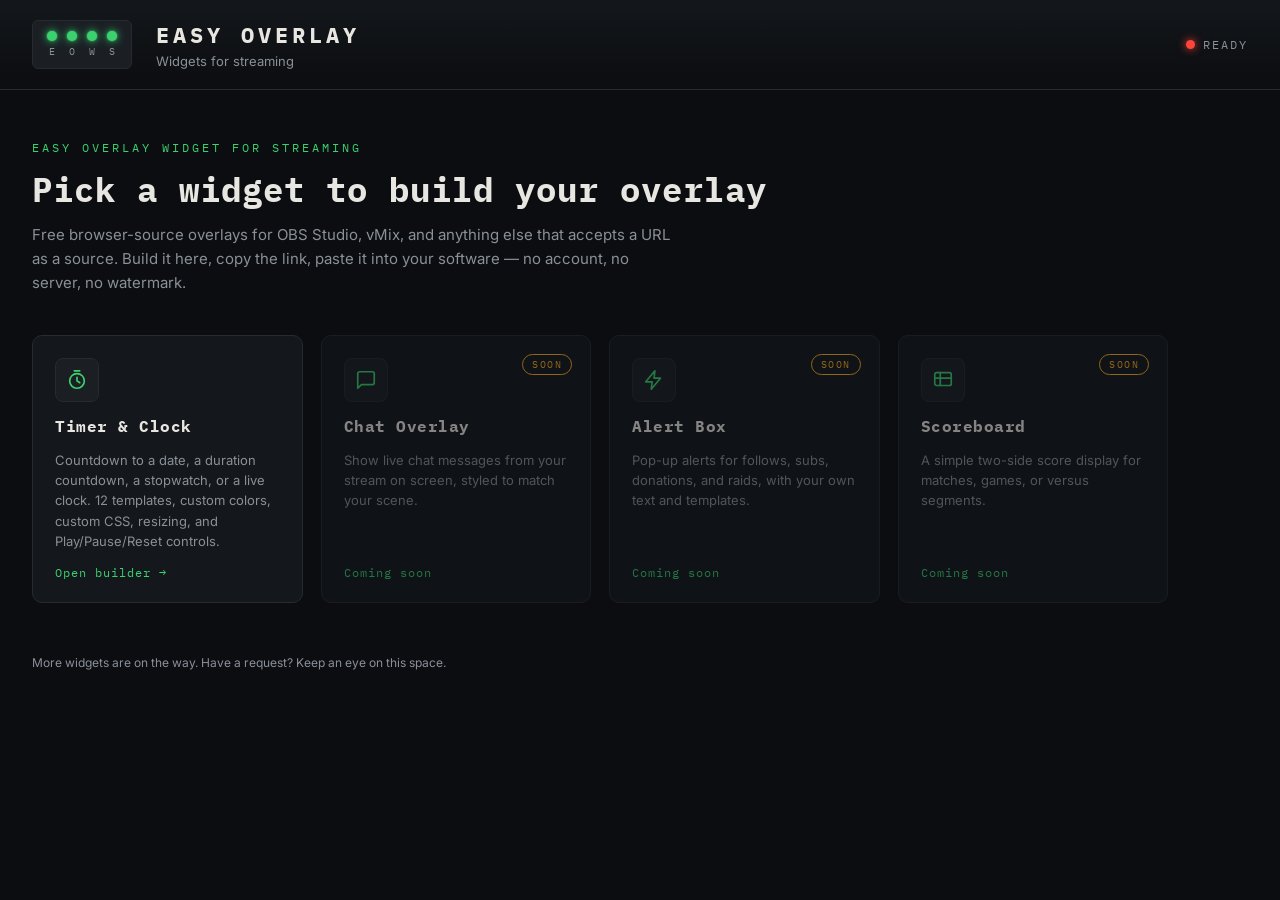
==== index.html @ 82c461ae "Updating Dashboard n Resizeable Timer" ====
<!DOCTYPE html>
<html lang="en">
<head>
<meta charset="UTF-8">
<title>Easy Overlay — Widgets for Streaming</title>
<meta name="viewport" content="width=device-width, initial-scale=1.0">
<link rel="preconnect" href="https://fonts.googleapis.com">
<link href="https://fonts.googleapis.com/css2?family=IBM+Plex+Mono:wght@400;500;600;700&family=Inter:wght@400;500;600;700&display=swap" rel="stylesheet">
<link rel="stylesheet" href="css/console.css">
</head>
<body>

<header class="masthead">
  <div class="masthead-left">
    <div class="tally-strip">
      <div class="tally-lamp on"><span class="dot"></span><span class="lamp-label">E</span></div>
      <div class="tally-lamp on"><span class="dot"></span><span class="lamp-label">O</span></div>
      <div class="tally-lamp on"><span class="dot"></span><span class="lamp-label">W</span></div>
      <div class="tally-lamp on"><span class="dot"></span><span class="lamp-label">S</span></div>
    </div>
    <div class="masthead-title">
      <h1>EASY OVERLAY</h1>
      <p>Widgets for streaming</p>
    </div>
  </div>
  <div class="rec-indicator"><span class="rec-dot"></span> READY</div>
</header>

<section class="dashboard-hero">
  <p class="kicker">Easy Overlay Widget for Streaming</p>
  <h1>Pick a widget to build your overlay</h1>
  <p>
    Free browser-source overlays for OBS Studio, vMix, and anything else that
    accepts a URL as a source. Build it here, copy the link, paste it into
    your software — no account, no server, no watermark.
  </p>
</section>

<div class="widget-grid">

  <a class="widget-card" href="timerstream.html">
    <div class="widget-icon">
      <svg viewBox="0 0 24 24" fill="none" stroke="currentColor" stroke-width="1.8" stroke-linecap="round" stroke-linejoin="round">
        <circle cx="12" cy="13" r="8"></circle>
        <path d="M12 9v4l3 2"></path>
        <path d="M9 2h6"></path>
      </svg>
    </div>
    <h2>Timer &amp; Clock</h2>
    <p>Countdown to a date, a duration countdown, a stopwatch, or a live clock. 12 templates, custom colors, custom CSS, resizing, and Play/Pause/Reset controls.</p>
    <span class="widget-cta">Open builder &rarr;</span>
  </a>

  <div class="widget-card disabled">
    <span class="badge-soon">SOON</span>
    <div class="widget-icon">
      <svg viewBox="0 0 24 24" fill="none" stroke="currentColor" stroke-width="1.8" stroke-linecap="round" stroke-linejoin="round">
        <path d="M21 15a2 2 0 0 1-2 2H7l-4 4V5a2 2 0 0 1 2-2h14a2 2 0 0 1 2 2z"></path>
      </svg>
    </div>
    <h2>Chat Overlay</h2>
    <p>Show live chat messages from your stream on screen, styled to match your scene.</p>
    <span class="widget-cta">Coming soon</span>
  </div>

  <div class="widget-card disabled">
    <span class="badge-soon">SOON</span>
    <div class="widget-icon">
      <svg viewBox="0 0 24 24" fill="none" stroke="currentColor" stroke-width="1.8" stroke-linecap="round" stroke-linejoin="round">
        <path d="M13 2 3 14h7l-1 8 10-12h-7z"></path>
      </svg>
    </div>
    <h2>Alert Box</h2>
    <p>Pop-up alerts for follows, subs, donations, and raids, with your own text and templates.</p>
    <span class="widget-cta">Coming soon</span>
  </div>

  <div class="widget-card disabled">
    <span class="badge-soon">SOON</span>
    <div class="widget-icon">
      <svg viewBox="0 0 24 24" fill="none" stroke="currentColor" stroke-width="1.8" stroke-linecap="round" stroke-linejoin="round">
        <rect x="3" y="4" width="18" height="14" rx="2"></rect>
        <path d="M3 10h18"></path>
        <path d="M9 4v14"></path>
      </svg>
    </div>
    <h2>Scoreboard</h2>
    <p>A simple two-side score display for matches, games, or versus segments.</p>
    <span class="widget-cta">Coming soon</span>
  </div>

</div>

<p class="dashboard-footer">
  More widgets are on the way. Have a request? Keep an eye on this space.
</p>

</body>
</html>
---- css/console.css ----
/* ==========================================================================
   TIMECODE — control-room console theme
   Palette:
     --bg           #0B0D10  near-black chassis
     --panel        #14171B  panel surface
     --panel-raised #1B1F24  raised control strip
     --border       #262B31  hairline / bezel
     --text         #E8E6E1  primary readout text
     --text-dim     #8A9098  secondary / caption text
     --green        #3BD16F  tally "good" / armed
     --red          #FF4438  tally "live/rec"
     --amber        #FFB020  tally "cue / warning"
   Type: IBM Plex Mono for readouts & labels (technical), Inter for body copy.
   ========================================================================== */

:root {
  --bg: #0B0D10;
  --panel: #14171B;
  --panel-raised: #1B1F24;
  --border: #262B31;
  --text: #E8E6E1;
  --text-dim: #8A9098;
  --green: #3BD16F;
  --red: #FF4438;
  --amber: #FFB020;
}

* { box-sizing: border-box; }

html, body {
  margin: 0;
  padding: 0;
  background: var(--bg);
  color: var(--text);
  font-family: 'Inter', -apple-system, sans-serif;
}

/* ---------- breadcrumb ---------- */

.breadcrumb {
  padding: 14px 32px 0;
}

.breadcrumb a {
  font-family: 'IBM Plex Mono', monospace;
  font-size: 12px;
  letter-spacing: .5px;
  color: var(--text-dim);
  text-decoration: none;
}

.breadcrumb a:hover { color: var(--green); }

/* ---------- masthead ---------- */

.masthead {
  display: flex;
  align-items: center;
  justify-content: space-between;
  gap: 24px;
  padding: 20px 32px;
  border-bottom: 1px solid var(--border);
  background: linear-gradient(180deg, var(--panel), var(--bg));
}

.masthead-left {
  display: flex;
  align-items: center;
  gap: 24px;
}

.tally-strip {
  display: flex;
  gap: 10px;
  padding: 10px 14px;
  background: var(--panel-raised);
  border: 1px solid var(--border);
  border-radius: 6px;
}

.tally-lamp {
  display: flex;
  flex-direction: column;
  align-items: center;
  gap: 4px;
}

.tally-lamp .dot {
  width: 10px;
  height: 10px;
  border-radius: 50%;
  background: #3A3F45;
  box-shadow: inset 0 0 2px rgba(0,0,0,.6);
  transition: background .15s ease, box-shadow .15s ease;
}

.tally-lamp.on .dot {
  background: var(--green);
  box-shadow: 0 0 8px var(--green), 0 0 2px var(--green);
}

.lamp-label {
  font-family: 'IBM Plex Mono', monospace;
  font-size: 10px;
  color: var(--text-dim);
  letter-spacing: 1px;
}

.masthead-title h1 {
  font-family: 'IBM Plex Mono', monospace;
  font-size: 22px;
  font-weight: 700;
  letter-spacing: 4px;
  margin: 0;
  color: var(--text);
}

.masthead-title p {
  margin: 4px 0 0;
  font-size: 13px;
  color: var(--text-dim);
}

.rec-indicator {
  display: flex;
  align-items: center;
  gap: 8px;
  font-family: 'IBM Plex Mono', monospace;
  font-size: 12px;
  letter-spacing: 2px;
  color: var(--text-dim);
  white-space: nowrap;
}

.rec-dot {
  width: 9px;
  height: 9px;
  border-radius: 50%;
  background: var(--red);
  box-shadow: 0 0 8px var(--red);
  animation: pulse 1.6s ease-in-out infinite;
}

@keyframes pulse {
  0%, 100% { opacity: 1; }
  50% { opacity: .35; }
}

/* ---------- layout ---------- */

.console {
  display: grid;
  grid-template-columns: minmax(360px, 480px) 1fr;
  gap: 20px;
  padding: 24px 32px 60px;
  align-items: start;
}

@media (max-width: 980px) {
  .console { grid-template-columns: 1fr; }
}

.panel {
  display: flex;
  flex-direction: column;
  gap: 20px;
}

.output {
  position: sticky;
  top: 24px;
}

.strip {
  background: var(--panel);
  border: 1px solid var(--border);
  border-radius: 8px;
  padding: 18px 20px;
}

.strip-title {
  font-family: 'IBM Plex Mono', monospace;
  font-size: 13px;
  letter-spacing: 2px;
  text-transform: uppercase;
  color: var(--text-dim);
  margin: 0 0 14px;
  padding-bottom: 10px;
  border-bottom: 1px solid var(--border);
}

.strip-title .optional {
  color: var(--amber);
  font-size: 10px;
  letter-spacing: 1px;
  margin-left: 8px;
  text-transform: none;
}

.strip-hint {
  font-size: 12px;
  color: var(--text-dim);
  margin: -6px 0 14px;
  line-height: 1.5;
}

.strip-hint code {
  background: var(--panel-raised);
  border: 1px solid var(--border);
  border-radius: 3px;
  padding: 1px 5px;
  color: var(--amber);
  font-family: 'IBM Plex Mono', monospace;
  font-size: 11px;
}

/* ---------- form controls ---------- */

.field {
  display: block;
  margin-bottom: 14px;
}

.field > span {
  display: block;
  font-size: 12px;
  color: var(--text-dim);
  margin-bottom: 6px;
}

input[type="text"],
input[type="number"],
input[type="datetime-local"],
select,
textarea {
  width: 100%;
  background: var(--panel-raised);
  border: 1px solid var(--border);
  color: var(--text);
  padding: 9px 10px;
  border-radius: 5px;
  font-family: 'IBM Plex Mono', monospace;
  font-size: 13px;
}

textarea {
  resize: vertical;
  line-height: 1.5;
}

input:focus, select:focus, textarea:focus {
  outline: none;
  border-color: var(--green);
  box-shadow: 0 0 0 1px var(--green);
}

.inline-fields {
  display: flex;
  gap: 8px;
}

.checkbox {
  display: flex;
  align-items: center;
  gap: 8px;
  font-size: 13px;
  color: var(--text);
  margin-bottom: 10px;
  cursor: pointer;
}

.checkbox input { accent-color: var(--green); width: 15px; height: 15px; }

.grid-2 {
  display: grid;
  grid-template-columns: 1fr 1fr;
  gap: 14px;
}

.mode-opts { margin-top: 14px; padding-top: 14px; border-top: 1px dashed var(--border); }

/* field chips (also drives tally lamps) */

.field-toggles {
  display: flex;
  flex-wrap: wrap;
  gap: 8px;
}

.chip {
  display: flex;
  align-items: center;
  gap: 6px;
  background: var(--panel-raised);
  border: 1px solid var(--border);
  padding: 7px 12px;
  border-radius: 999px;
  font-size: 12px;
  cursor: pointer;
  color: var(--text-dim);
  transition: border-color .15s ease, color .15s ease;
}

.chip input { accent-color: var(--green); }

.chip:has(input:checked),
.chip.active {
  color: var(--text);
  border-color: var(--green);
}

/* ---------- template gallery ---------- */

.template-gallery {
  display: grid;
  grid-template-columns: repeat(2, 1fr);
  gap: 10px;
}

.tpl-card {
  background: var(--panel-raised);
  border: 1px solid var(--border);
  border-radius: 6px;
  padding: 8px;
  cursor: pointer;
  text-align: center;
  color: var(--text-dim);
  transition: border-color .15s ease, transform .1s ease;
}

.tpl-card:hover { border-color: var(--text-dim); }

.tpl-card.selected {
  border-color: var(--green);
  box-shadow: 0 0 0 1px var(--green);
  color: var(--text);
}

.tpl-frame {
  height: 90px;
  border-radius: 4px;
  background: #000;
  background-image:
    linear-gradient(45deg, #1a1a1a 25%, transparent 25%),
    linear-gradient(-45deg, #1a1a1a 25%, transparent 25%),
    linear-gradient(45deg, transparent 75%, #1a1a1a 75%),
    linear-gradient(-45deg, transparent 75%, #1a1a1a 75%);
  background-size: 16px 16px;
  background-position: 0 0, 0 8px, 8px -8px, -8px 0px;
  display: flex;
  align-items: center;
  justify-content: center;
  overflow: hidden;
  margin-bottom: 8px;
}

.tpl-frame .timer-wrap { transform: scale(.34); transform-origin: center; white-space: nowrap; }

.tpl-name {
  font-size: 11px;
  letter-spacing: .5px;
}

input[type="range"] {
  width: 100%;
  accent-color: var(--green);
  background: transparent;
  padding: 0;
}

.color-row {
  display: flex;
  align-items: flex-end;
  gap: 16px;
  margin-top: 16px;
  flex-wrap: wrap;
}

.color-field {
  margin-bottom: 0;
  flex: 0 0 auto;
}

.color-field input[type="color"] {
  width: 52px;
  height: 36px;
  padding: 3px;
  cursor: pointer;
}

.btn-ghost {
  background: transparent;
  border: 1px solid var(--border);
  color: var(--text-dim);
  border-radius: 5px;
  padding: 9px 14px;
  font-family: 'IBM Plex Mono', monospace;
  font-size: 11px;
  letter-spacing: .5px;
  cursor: pointer;
}

.btn-ghost:hover { border-color: var(--text-dim); color: var(--text); }

/* ---------- preview / output ---------- */

.preview-frame {
  height: 220px;
  border-radius: 6px;
  overflow: hidden;
  background-image:
    linear-gradient(45deg, #1a1a1a 25%, transparent 25%),
    linear-gradient(-45deg, #1a1a1a 25%, transparent 25%),
    linear-gradient(45deg, transparent 75%, #1a1a1a 75%),
    linear-gradient(-45deg, transparent 75%, #1a1a1a 75%);
  background-size: 24px 24px;
  background-position: 0 0, 0 12px, 12px -12px, -12px 0px;
  background-color: #000;
  border: 1px solid var(--border);
}

.preview-frame iframe {
  width: 100%;
  height: 100%;
  border: 0;
}

.url-row {
  display: flex;
  gap: 8px;
}

.url-row input {
  flex: 1;
  font-size: 12px;
}

.btn-primary {
  background: var(--green);
  color: #06210F;
  border: none;
  border-radius: 5px;
  padding: 0 18px;
  font-family: 'IBM Plex Mono', monospace;
  font-weight: 700;
  font-size: 12px;
  letter-spacing: 1px;
  cursor: pointer;
  white-space: nowrap;
}

.btn-primary:hover { filter: brightness(1.1); }
.btn-primary:active { transform: translateY(1px); }

.copy-confirm {
  display: block;
  margin-top: 8px;
  font-size: 11px;
  color: var(--green);
  opacity: 0;
  transition: opacity .2s ease;
}

.copy-confirm.show { opacity: 1; }

.howto-grid {
  display: grid;
  grid-template-columns: 1fr 1fr;
  gap: 20px;
}

.howto-grid h3 {
  font-family: 'IBM Plex Mono', monospace;
  font-size: 13px;
  letter-spacing: 1px;
  margin: 0 0 8px;
  color: var(--amber);
}

.howto-grid ol {
  margin: 0;
  padding-left: 18px;
  font-size: 12px;
  color: var(--text-dim);
  line-height: 1.7;
}

@media (max-width: 560px) {
  .howto-grid, .grid-2, .template-gallery { grid-template-columns: 1fr; }
  .masthead { flex-direction: column; align-items: flex-start; gap: 12px; }
}

/* ==========================================================================
   Dashboard (index.html) — widget picker
   ========================================================================== */

.dashboard-hero {
  padding: 48px 32px 8px;
  max-width: 960px;
}

.dashboard-hero .kicker {
  font-family: 'IBM Plex Mono', monospace;
  font-size: 12px;
  letter-spacing: 3px;
  color: var(--green);
  text-transform: uppercase;
  margin: 0 0 10px;
}

.dashboard-hero h1 {
  font-family: 'IBM Plex Mono', monospace;
  font-size: 34px;
  letter-spacing: 1px;
  margin: 0 0 12px;
  color: var(--text);
}

.dashboard-hero p {
  font-size: 15px;
  color: var(--text-dim);
  line-height: 1.6;
  max-width: 640px;
  margin: 0;
}

.widget-grid {
  display: grid;
  grid-template-columns: repeat(auto-fill, minmax(260px, 1fr));
  gap: 18px;
  padding: 32px;
  max-width: 1200px;
}

.widget-card {
  position: relative;
  display: flex;
  flex-direction: column;
  gap: 14px;
  background: var(--panel);
  border: 1px solid var(--border);
  border-radius: 10px;
  padding: 22px;
  text-decoration: none;
  color: var(--text);
  transition: border-color .15s ease, transform .12s ease;
}

.widget-card:not(.disabled):hover {
  border-color: var(--green);
  transform: translateY(-2px);
}

.widget-card.disabled {
  cursor: default;
  opacity: 0.55;
}

.widget-icon {
  width: 44px;
  height: 44px;
  border-radius: 8px;
  background: var(--panel-raised);
  border: 1px solid var(--border);
  display: flex;
  align-items: center;
  justify-content: center;
  color: var(--green);
}

.widget-icon svg { width: 22px; height: 22px; }

.widget-card h2 {
  font-family: 'IBM Plex Mono', monospace;
  font-size: 16px;
  letter-spacing: .5px;
  margin: 0;
}

.widget-card p {
  font-size: 13px;
  color: var(--text-dim);
  line-height: 1.55;
  margin: 0;
  flex: 1;
}

.widget-cta {
  font-family: 'IBM Plex Mono', monospace;
  font-size: 12px;
  letter-spacing: 1px;
  color: var(--green);
}

.badge-soon {
  position: absolute;
  top: 18px;
  right: 18px;
  font-family: 'IBM Plex Mono', monospace;
  font-size: 10px;
  letter-spacing: 1.5px;
  color: var(--amber);
  border: 1px solid var(--amber);
  border-radius: 999px;
  padding: 3px 9px;
}

.dashboard-footer {
  padding: 8px 32px 60px;
  font-size: 12px;
  color: var(--text-dim);
  max-width: 960px;
}
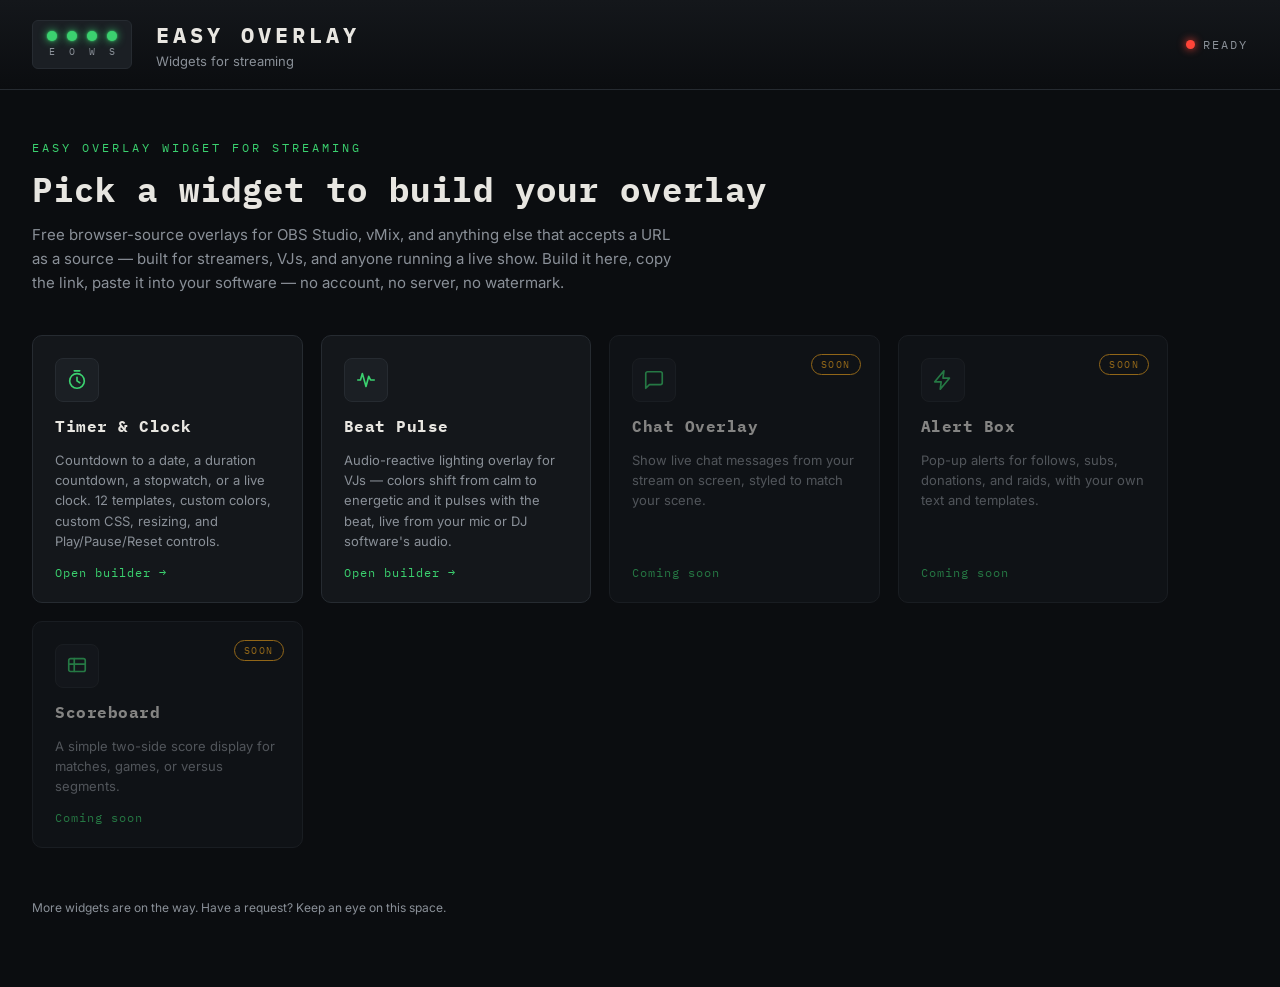
==== commit 53fc028c: "beatpulse" ====
--- a/index.html
+++ b/index.html
@@ -31,8 +31,9 @@
   <h1>Pick a widget to build your overlay</h1>
   <p>
     Free browser-source overlays for OBS Studio, vMix, and anything else that
-    accepts a URL as a source. Build it here, copy the link, paste it into
-    your software — no account, no server, no watermark.
+    accepts a URL as a source — built for streamers, VJs, and anyone running
+    a live show. Build it here, copy the link, paste it into your software —
+    no account, no server, no watermark.
   </p>
 </section>
 
@@ -48,6 +49,17 @@
     </div>
     <h2>Timer &amp; Clock</h2>
     <p>Countdown to a date, a duration countdown, a stopwatch, or a live clock. 12 templates, custom colors, custom CSS, resizing, and Play/Pause/Reset controls.</p>
+    <span class="widget-cta">Open builder &rarr;</span>
+  </a>
+
+  <a class="widget-card" href="beatstream.html">
+    <div class="widget-icon">
+      <svg viewBox="0 0 24 24" fill="none" stroke="currentColor" stroke-width="1.8" stroke-linecap="round" stroke-linejoin="round">
+        <path d="M3 12h3l2-7 4 14 3-11 2 4h4"></path>
+      </svg>
+    </div>
+    <h2>Beat Pulse</h2>
+    <p>Audio-reactive lighting overlay for VJs — colors shift from calm to energetic and it pulses with the beat, live from your mic or DJ software's audio.</p>
     <span class="widget-cta">Open builder &rarr;</span>
   </a>
 
--- a/css/console.css
+++ b/css/console.css
@@ -611,3 +611,80 @@
   color: var(--text-dim);
   max-width: 960px;
 }
+
+/* ==========================================================================
+   Beat Pulse builder — style cards + mood swatches
+   ========================================================================== */
+
+.style-options {
+  display: flex;
+  flex-direction: column;
+  gap: 10px;
+}
+
+.style-card {
+  display: flex;
+  flex-direction: column;
+  gap: 4px;
+  background: var(--panel-raised);
+  border: 1px solid var(--border);
+  border-radius: 8px;
+  padding: 12px 14px;
+  cursor: pointer;
+  position: relative;
+}
+
+.style-card input[type="radio"] {
+  position: absolute;
+  top: 14px;
+  right: 14px;
+  accent-color: var(--green);
+}
+
+.style-card:has(input:checked) { border-color: var(--green); }
+
+.style-name {
+  font-family: 'IBM Plex Mono', monospace;
+  font-size: 13px;
+  letter-spacing: .5px;
+  padding-right: 24px;
+}
+
+.style-desc {
+  font-size: 12px;
+  color: var(--text-dim);
+  line-height: 1.5;
+  padding-right: 24px;
+}
+
+.preset-swatches {
+  display: grid;
+  grid-template-columns: repeat(3, 1fr);
+  gap: 8px;
+  margin-bottom: 6px;
+}
+
+.swatch {
+  display: flex;
+  flex-direction: column;
+  gap: 6px;
+  background: transparent;
+  border: 1px solid var(--border);
+  border-radius: 6px;
+  padding: 6px;
+  cursor: pointer;
+}
+
+.swatch:hover { border-color: var(--text-dim); }
+
+.swatch-gradient {
+  display: block;
+  height: 20px;
+  border-radius: 4px;
+}
+
+.swatch-name {
+  font-size: 10px;
+  color: var(--text-dim);
+  text-align: center;
+}
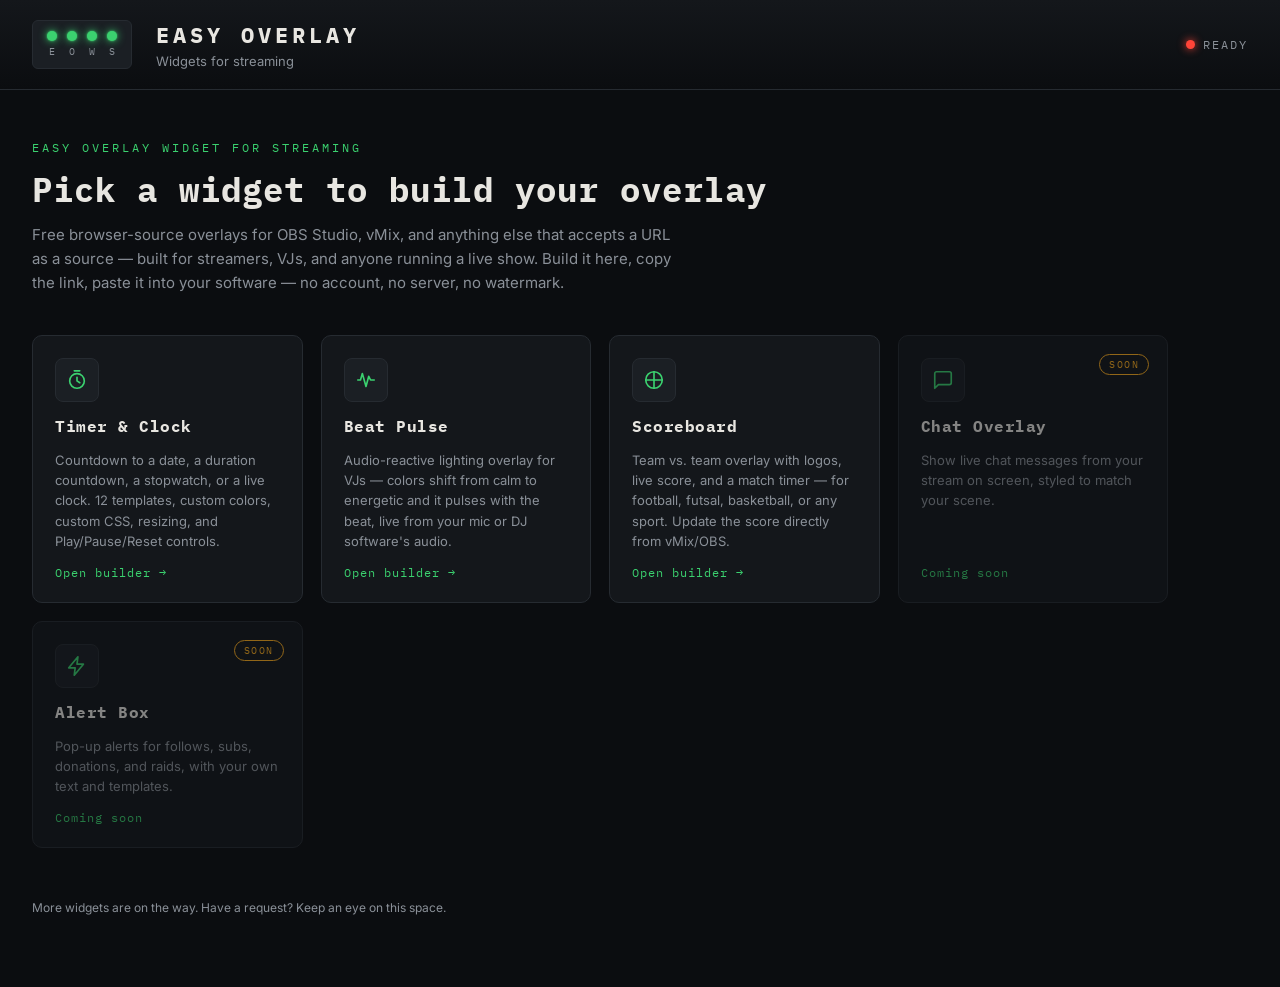
==== commit 89102b55: "Add files via upload" ====
--- a/index.html
+++ b/index.html
@@ -63,6 +63,18 @@
     <span class="widget-cta">Open builder &rarr;</span>
   </a>
 
+  <a class="widget-card" href="scorestream.html">
+    <div class="widget-icon">
+      <svg viewBox="0 0 24 24" fill="none" stroke="currentColor" stroke-width="1.8" stroke-linecap="round" stroke-linejoin="round">
+        <circle cx="12" cy="12" r="9"></circle>
+        <path d="M12 3v18M3 12h18"></path>
+      </svg>
+    </div>
+    <h2>Scoreboard</h2>
+    <p>Team vs. team overlay with logos, live score, and a match timer — for football, futsal, basketball, or any sport. Update the score directly from vMix/OBS.</p>
+    <span class="widget-cta">Open builder &rarr;</span>
+  </a>
+
   <div class="widget-card disabled">
     <span class="badge-soon">SOON</span>
     <div class="widget-icon">
@@ -87,20 +99,6 @@
     <span class="widget-cta">Coming soon</span>
   </div>
 
-  <div class="widget-card disabled">
-    <span class="badge-soon">SOON</span>
-    <div class="widget-icon">
-      <svg viewBox="0 0 24 24" fill="none" stroke="currentColor" stroke-width="1.8" stroke-linecap="round" stroke-linejoin="round">
-        <rect x="3" y="4" width="18" height="14" rx="2"></rect>
-        <path d="M3 10h18"></path>
-        <path d="M9 4v14"></path>
-      </svg>
-    </div>
-    <h2>Scoreboard</h2>
-    <p>A simple two-side score display for matches, games, or versus segments.</p>
-    <span class="widget-cta">Coming soon</span>
-  </div>
-
 </div>
 
 <p class="dashboard-footer">
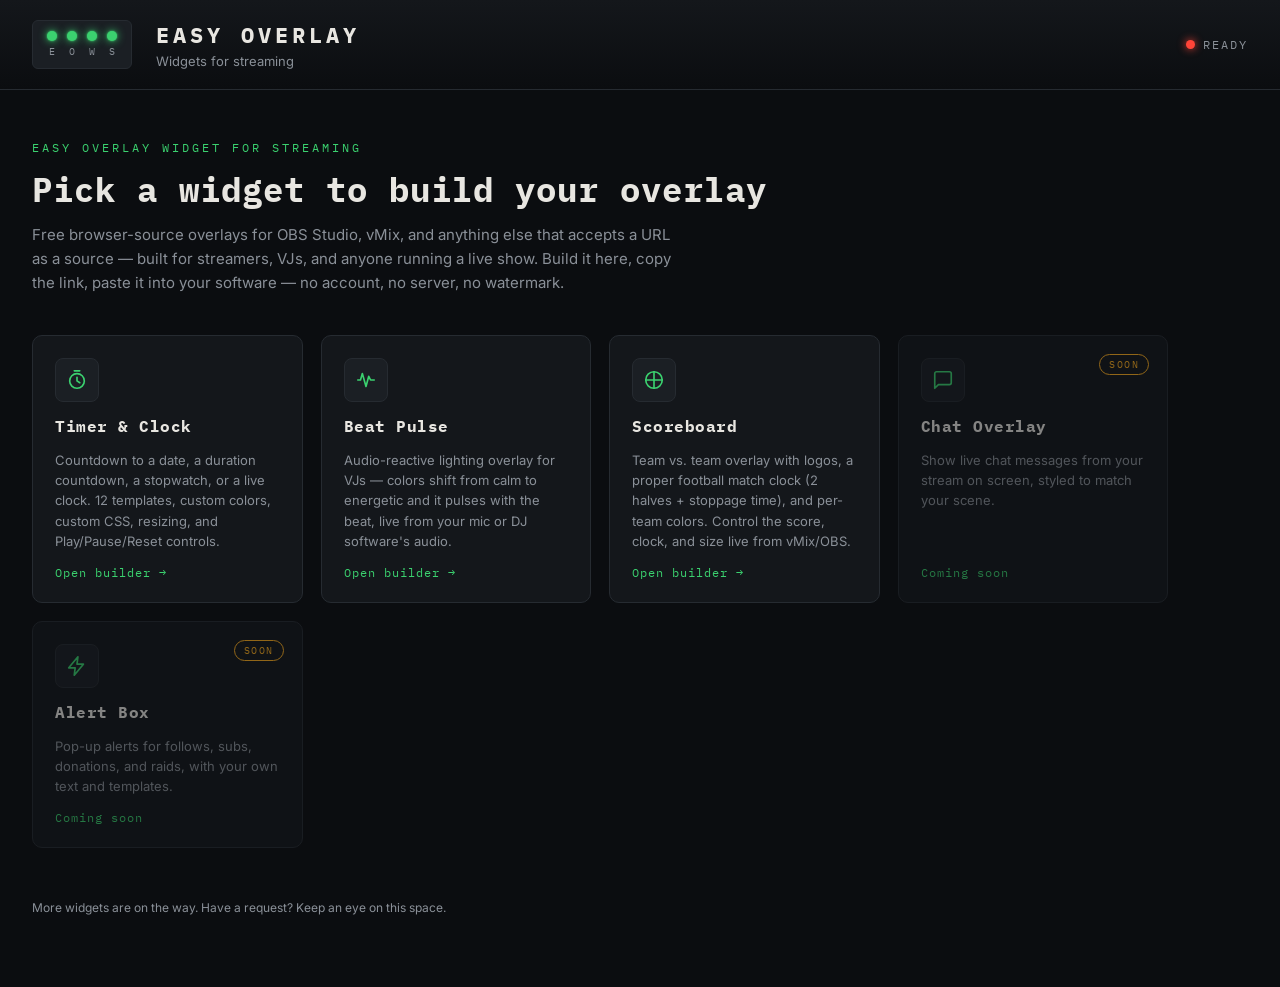
==== commit c0d8f8ab: "Add files via upload" ====
--- a/index.html
+++ b/index.html
@@ -71,7 +71,7 @@
       </svg>
     </div>
     <h2>Scoreboard</h2>
-    <p>Team vs. team overlay with logos, live score, and a match timer — for football, futsal, basketball, or any sport. Update the score directly from vMix/OBS.</p>
+    <p>Team vs. team overlay with logos, a proper football match clock (2 halves + stoppage time), and per-team colors. Control the score, clock, and size live from vMix/OBS.</p>
     <span class="widget-cta">Open builder &rarr;</span>
   </a>
 
--- a/css/console.css
+++ b/css/console.css
@@ -354,7 +354,7 @@
   margin-bottom: 8px;
 }
 
-.tpl-frame .timer-wrap { transform: scale(.34); transform-origin: center; white-space: nowrap; }
+.tpl-frame .timer-wrap, .tpl-frame .scoreboard-wrap { transform: scale(.34); transform-origin: center; white-space: nowrap; }
 
 .tpl-name {
   font-size: 11px;
@@ -688,3 +688,99 @@
   color: var(--text-dim);
   text-align: center;
 }
+
+/* ==========================================================================
+   Scoreboard builder — logo upload preview
+   ========================================================================== */
+
+.logo-preview-row {
+  display: flex;
+  align-items: center;
+  gap: 10px;
+  margin: -6px 0 14px;
+}
+
+.logo-preview-img {
+  width: 40px;
+  height: 40px;
+  object-fit: contain;
+  background: repeating-conic-gradient(#2a2e34 0% 25%, #1b1f24 0% 50%) 50% / 12px 12px;
+  border-radius: 6px;
+  border: 1px solid var(--border);
+}
+
+/* ==========================================================================
+   Scoreboard builder — Team Colors section
+   ========================================================================== */
+
+.team-color-block {
+  background: var(--panel-raised);
+  border: 1px solid var(--border);
+  border-radius: 8px;
+  padding: 14px;
+  margin-bottom: 12px;
+}
+
+.team-color-block-title {
+  font-family: 'IBM Plex Mono', monospace;
+  font-size: 12px;
+  letter-spacing: .5px;
+  color: var(--text);
+  margin-bottom: 10px;
+  overflow: hidden;
+  text-overflow: ellipsis;
+  white-space: nowrap;
+}
+
+.color-trio {
+  display: grid;
+  grid-template-columns: repeat(3, 1fr);
+  gap: 10px;
+}
+
+.color-trio .color-field {
+  margin-bottom: 0;
+}
+
+.color-trio .color-field span {
+  font-size: 10px;
+  white-space: nowrap;
+  overflow: hidden;
+  text-overflow: ellipsis;
+}
+
+.color-trio .color-field input[type="color"] {
+  width: 100%;
+}
+
+.color-vs-preview {
+  display: flex;
+  align-items: center;
+  gap: 12px;
+  margin: 16px 0 4px;
+  padding: 14px;
+  background: var(--panel-raised);
+  border: 1px solid var(--border);
+  border-radius: 8px;
+}
+
+.vs-chip {
+  flex: 1;
+  text-align: center;
+  padding: 10px 8px;
+  border-radius: 6px;
+  font-family: 'IBM Plex Mono', monospace;
+  font-size: 13px;
+  font-weight: 700;
+  letter-spacing: .5px;
+  overflow: hidden;
+  text-overflow: ellipsis;
+  white-space: nowrap;
+}
+
+.vs-versus {
+  font-family: 'IBM Plex Mono', monospace;
+  font-size: 11px;
+  color: var(--text-dim);
+  letter-spacing: 1px;
+}
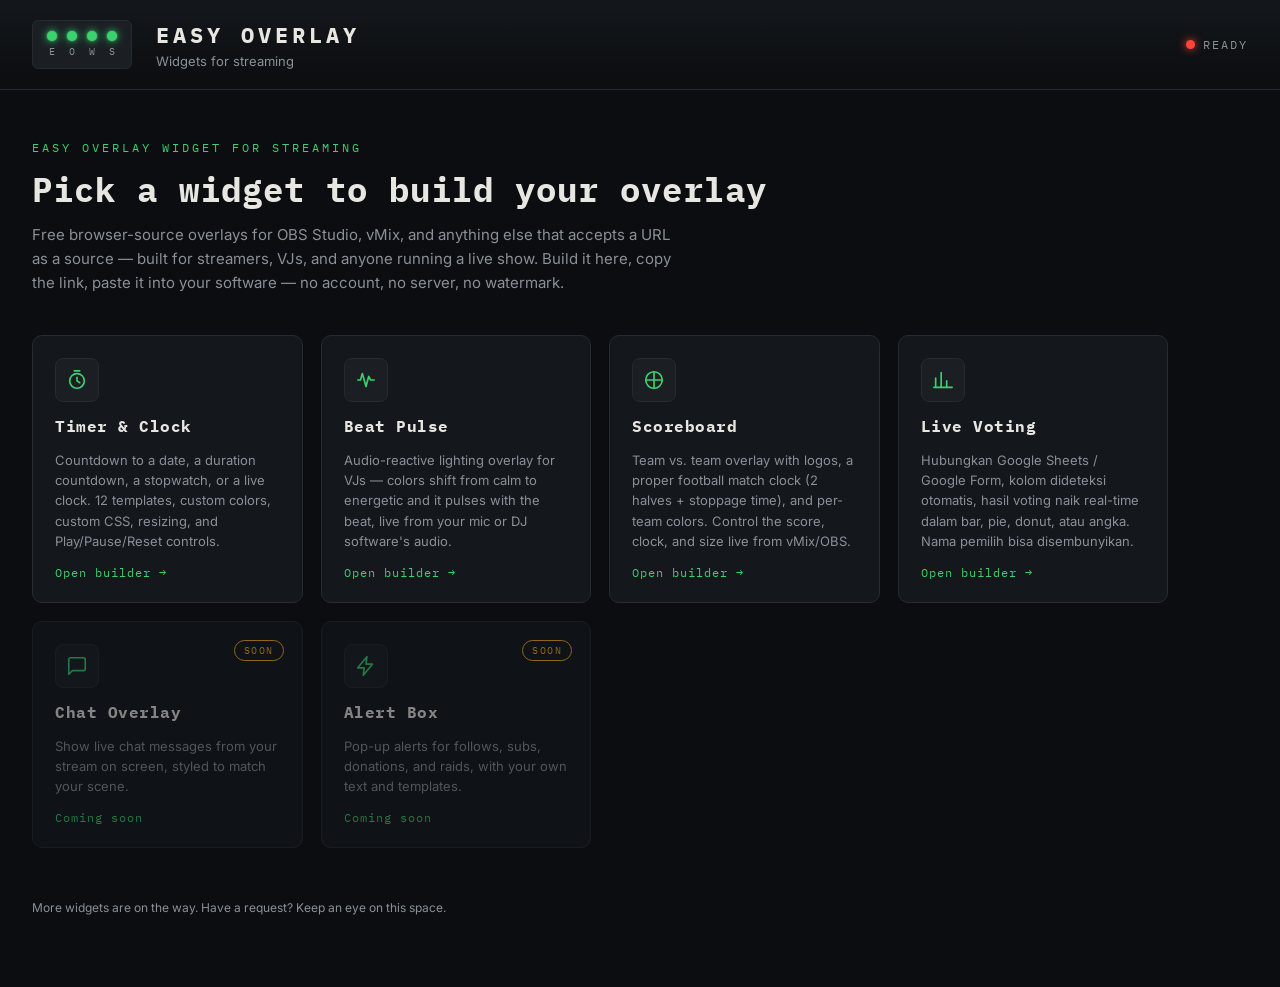
==== commit e36afdb7: "Adding Voting Overlay" ====
--- a/index.html
+++ b/index.html
@@ -75,6 +75,17 @@
     <span class="widget-cta">Open builder &rarr;</span>
   </a>
 
+  <a class="widget-card" href="votestream.html">
+    <div class="widget-icon">
+      <svg viewBox="0 0 24 24" fill="none" stroke="currentColor" stroke-width="1.8" stroke-linecap="round" stroke-linejoin="round">
+        <path d="M4 20V10M10 20V4M16 20v-7M22 20H2"></path>
+      </svg>
+    </div>
+    <h2>Live Voting</h2>
+    <p>Hubungkan Google Sheets / Google Form, kolom dideteksi otomatis, hasil voting naik real-time dalam bar, pie, donut, atau angka. Nama pemilih bisa disembunyikan.</p>
+    <span class="widget-cta">Open builder &rarr;</span>
+  </a>
+
   <div class="widget-card disabled">
     <span class="badge-soon">SOON</span>
     <div class="widget-icon">
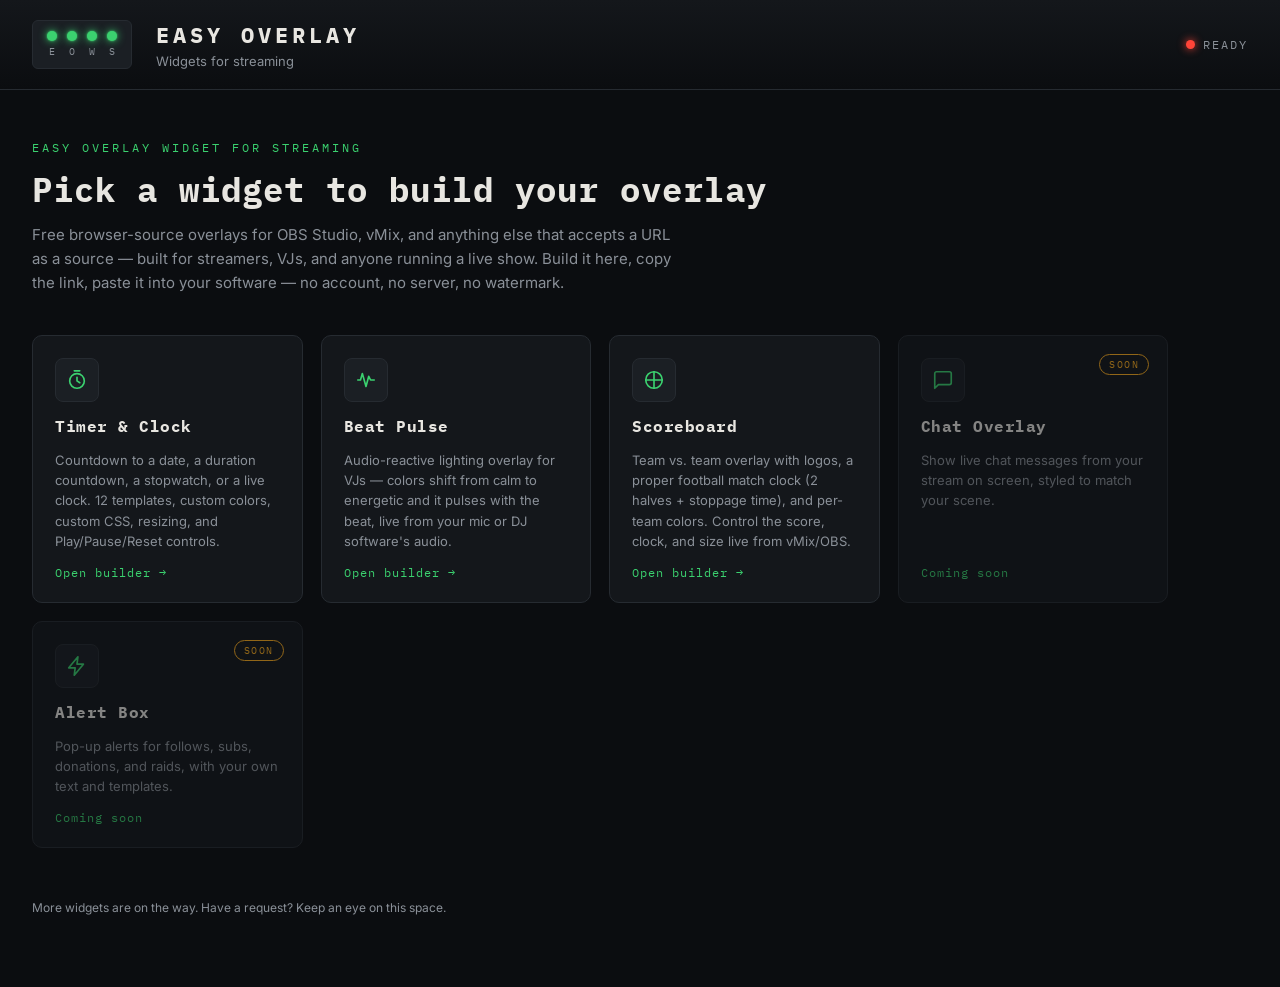
==== commit 8778723c: "Merge branch 'main' of https://github.com/Tcerz/videostream-timer-customizeable" ====
--- a/index.html
+++ b/index.html
@@ -75,17 +75,6 @@
     <span class="widget-cta">Open builder &rarr;</span>
   </a>
 
-  <a class="widget-card" href="votestream.html">
-    <div class="widget-icon">
-      <svg viewBox="0 0 24 24" fill="none" stroke="currentColor" stroke-width="1.8" stroke-linecap="round" stroke-linejoin="round">
-        <path d="M4 20V10M10 20V4M16 20v-7M22 20H2"></path>
-      </svg>
-    </div>
-    <h2>Live Voting</h2>
-    <p>Hubungkan Google Sheets / Google Form, kolom dideteksi otomatis, hasil voting naik real-time dalam bar, pie, donut, atau angka. Nama pemilih bisa disembunyikan.</p>
-    <span class="widget-cta">Open builder &rarr;</span>
-  </a>
-
   <div class="widget-card disabled">
     <span class="badge-soon">SOON</span>
     <div class="widget-icon">
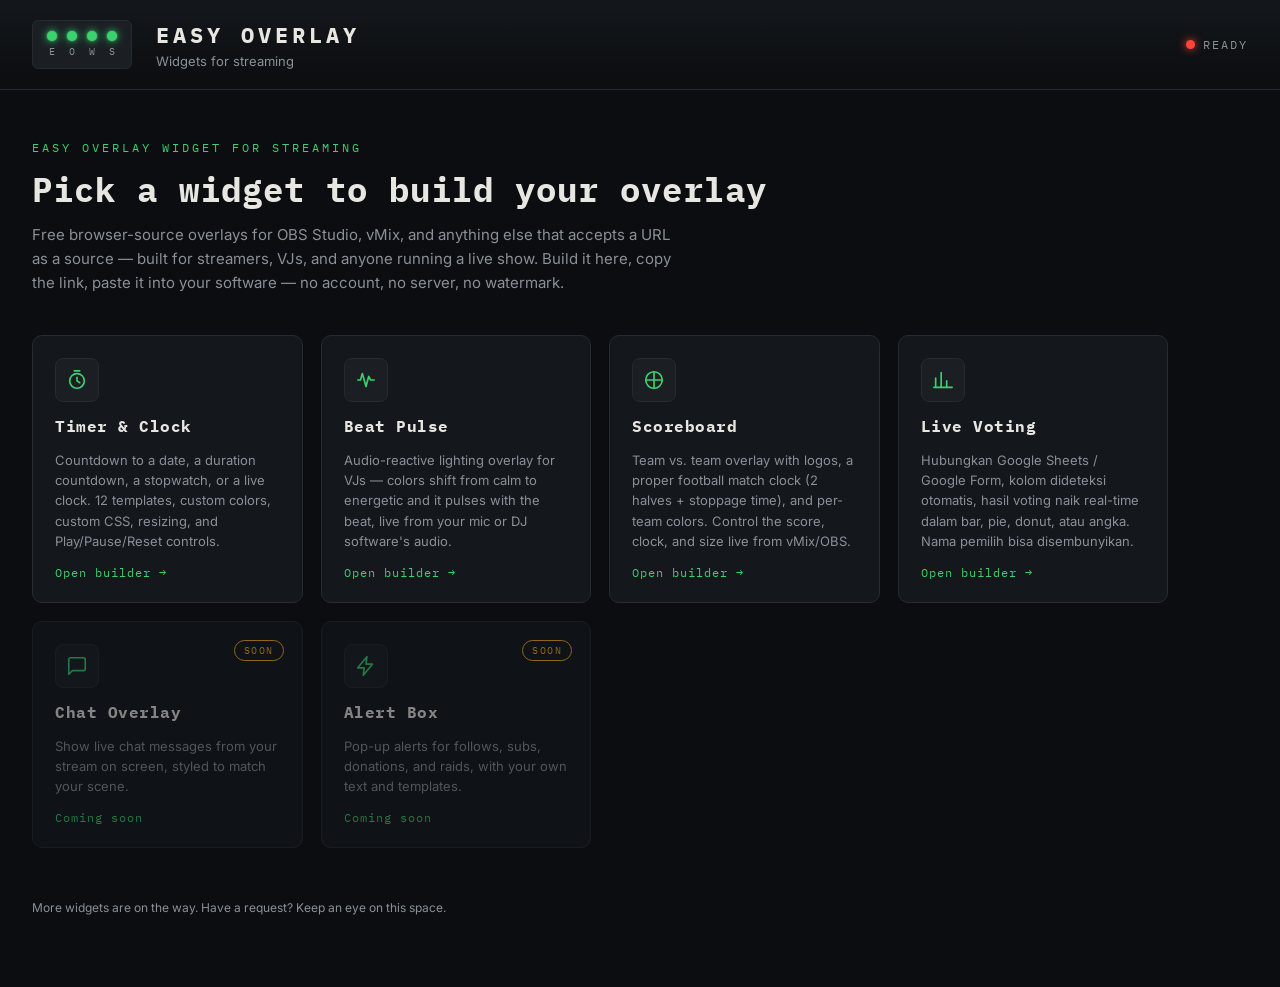
==== commit c2fa9af9: "Add files via upload" ====
--- a/index.html
+++ b/index.html
@@ -75,6 +75,17 @@
     <span class="widget-cta">Open builder &rarr;</span>
   </a>
 
+  <a class="widget-card" href="votestream.html">
+    <div class="widget-icon">
+      <svg viewBox="0 0 24 24" fill="none" stroke="currentColor" stroke-width="1.8" stroke-linecap="round" stroke-linejoin="round">
+        <path d="M4 20V10M10 20V4M16 20v-7M22 20H2"></path>
+      </svg>
+    </div>
+    <h2>Live Voting</h2>
+    <p>Hubungkan Google Sheets / Google Form, kolom dideteksi otomatis, hasil voting naik real-time dalam bar, pie, donut, atau angka. Nama pemilih bisa disembunyikan.</p>
+    <span class="widget-cta">Open builder &rarr;</span>
+  </a>
+
   <div class="widget-card disabled">
     <span class="badge-soon">SOON</span>
     <div class="widget-icon">
